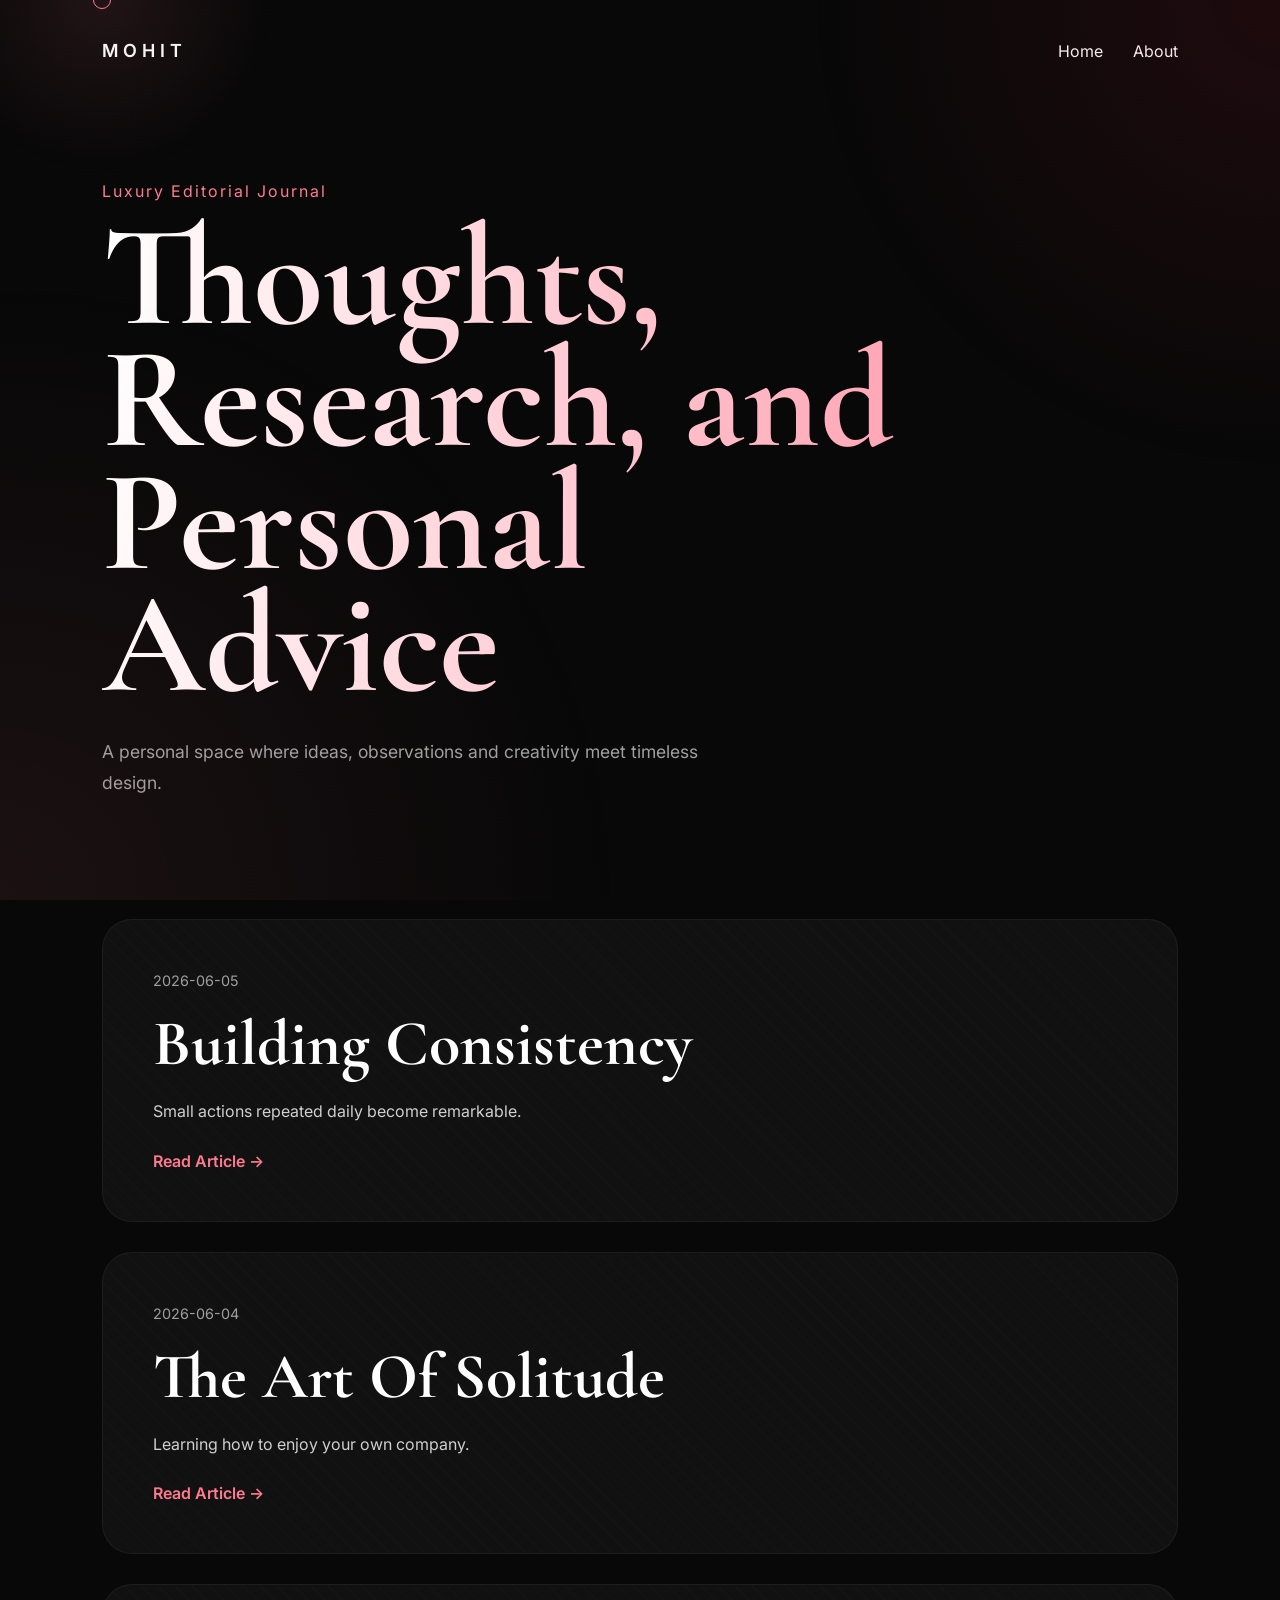
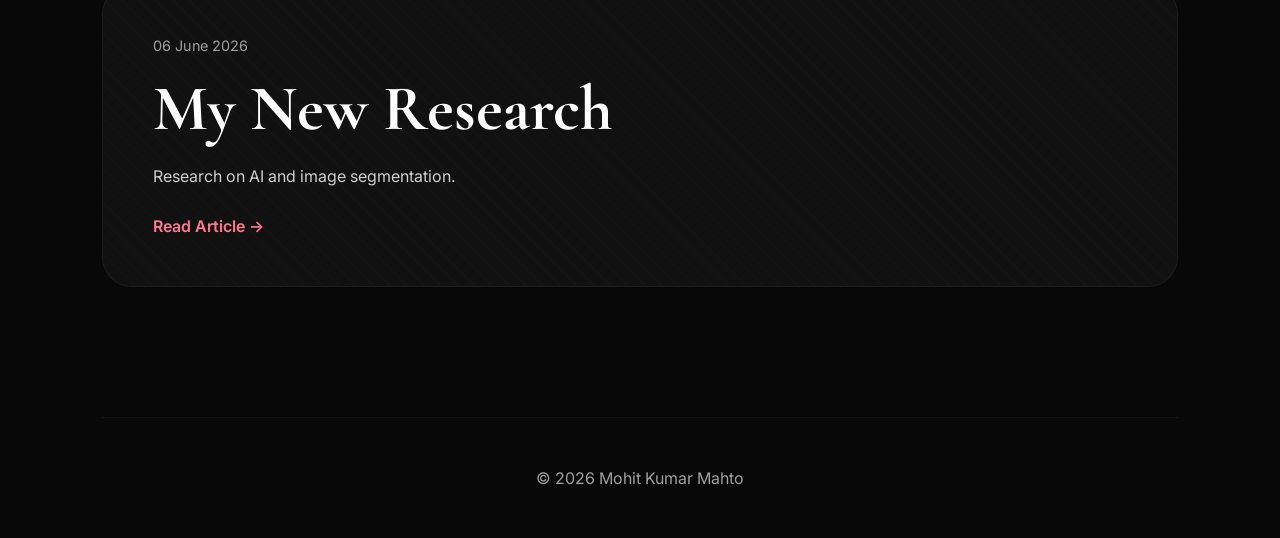
==== index.html @ b75e278a "Initial blog website" ====
<!DOCTYPE html>
<html lang="en">
<head>
<meta charset="UTF-8">
<meta name="viewport" content="width=device-width, initial-scale=1.0">

<title>Mohit's Journal</title>

<link rel="preconnect" href="https://fonts.googleapis.com">
<link href="https://fonts.googleapis.com/css2?family=Inter:wght@300;400;500;600&family=Cormorant+Garamond:wght@400;500;600;700&display=swap" rel="stylesheet">

<link rel="stylesheet" href="style.css">
</head>

<body>

<div class="noise"></div>
<div class="cursor"></div>
<div class="cursor-glow"></div>

<div id="progress"></div>

<nav>

<div class="logo">
MOHIT
</div>

<div class="nav-links">

<a href="#">Home</a>
<a href="about.html">About</a>

</div>

</nav>

<section class="hero">

<p class="tag">
Luxury Editorial Journal
</p>

<h1>
Thoughts,
Research, and 
Personal Advice
</h1>

<p class="hero-text">

A personal space where ideas,
observations and creativity
meet timeless design.

</p>

</section>

<section class="blog-list" id="blogList">

</section>


<footer>

© 2026 Mohit Kumar Mahto

</footer>

<script src="script.js"></script>

</body>
</html>
---- style.css ----
*{
margin:0;
padding:0;
box-sizing:border-box;
}

:root{

--bg:#080808;
--card:#111111;
--text:#f5f5f5;
--secondary:#9f9f9f;
--accent:#9d1b2f;
--accent2:#ff7a90;

}

html{
scroll-behavior:smooth;
}

body{

font-family:'Inter',sans-serif;
background:var(--bg);
color:var(--text);

padding:0 8%;
overflow-x:hidden;

}

.noise{

position:fixed;
inset:0;

pointer-events:none;

opacity:.03;

background-image:
radial-gradient(
rgba(255,255,255,.3) 1px,
transparent 1px
);

background-size:4px 4px;

}

body::before{

content:'';

position:fixed;
inset:0;

background:

radial-gradient(
circle at top right,
rgba(157,27,47,.15),
transparent 30%
),

radial-gradient(
circle at bottom left,
rgba(255,122,144,.08),
transparent 40%
);

pointer-events:none;

}

#progress{

position:fixed;

top:0;
left:0;

height:3px;

width:0%;

background:
linear-gradient(
90deg,
var(--accent),
var(--accent2)
);

z-index:1000;

}

.cursor{

width:18px;
height:18px;

border:1px solid var(--accent2);

border-radius:50%;

position:fixed;

pointer-events:none;

z-index:9999;

transform:
translate(-50%,-50%);

}

.cursor-glow{

width:350px;
height:350px;

position:fixed;

border-radius:50%;

background:
radial-gradient(
circle,
rgba(255,122,144,.10),
transparent 70%
);

pointer-events:none;

z-index:-1;

transform:
translate(-50%,-50%);

}

nav{

display:flex;
justify-content:space-between;
align-items:center;

padding:40px 0;

}

.logo{

font-size:18px;

letter-spacing:5px;

font-weight:600;

}

.nav-links{

display:flex;
gap:30px;

}

.nav-links a{

text-decoration:none;

color:white;

transition:.3s;

}

.nav-links a:hover{

color:var(--accent2);

}

.hero{

padding:80px 0 120px;

}

.tag{

color:var(--accent2);

margin-bottom:15px;

letter-spacing:2px;

}

.hero h1{

font-family:
'Cormorant Garamond',
serif;

font-size:9rem;

line-height:.85;

background:
linear-gradient(
90deg,
#ffffff,
#ff9aac
);

-webkit-background-clip:text;

color:transparent;

max-width:900px;

}

.hero-text{

margin-top:30px;

max-width:600px;

line-height:1.8;

color:var(--secondary);

font-size:1.1rem;

}

.blog-list{

padding-bottom:100px;

}

.card{

display:block;

position:relative;

overflow:hidden;

text-decoration:none;

color:white;

background:var(--card);

padding:50px;

margin-bottom:30px;

border-radius:30px;

border:
1px solid rgba(255,255,255,.05);

transition:.5s;

}

.card::before{

content:'';

position:absolute;

inset:0;

background:
repeating-linear-gradient(
45deg,
transparent,
transparent 10px,
rgba(255,255,255,.01) 11px,
rgba(255,255,255,.01) 12px
);

}

.card:hover{

transform:
translateY(-8px);

border-color:
rgba(255,122,144,.3);

box-shadow:
0 20px 60px
rgba(157,27,47,.25);

}

.date{

font-size:.9rem;

color:var(--secondary);

}

.card h2{

font-family:
'Cormorant Garamond',
serif;

font-size:4rem;

margin:15px 0;

}

.card p{

line-height:1.8;

color:#cfcfcf;

max-width:600px;

}

.read{

margin-top:25px;

color:var(--accent2);

font-weight:600;

}

footer{

padding:50px 0;

border-top:
1px solid rgba(255,255,255,.05);

text-align:center;

color:var(--secondary);

}

@media(max-width:768px){

body{
padding:0 6%;
}

.hero h1{
font-size:4.5rem;
}

.card{
padding:30px;
}

.card h2{
font-size:2.2rem;
}

.cursor,
.cursor-glow{
display:none;
}

}
.post-container{

max-width:900px;

margin:auto;

padding:80px 0;

}

.post-meta{

display:flex;
gap:12px;

color:var(--secondary);

margin-bottom:20px;

}

.post-title{

font-family:
'Cormorant Garamond',
serif;

font-size:6rem;

line-height:.9;

margin-bottom:25px;

}

.post-subtitle{

font-size:1.2rem;

color:var(--secondary);

margin-bottom:50px;

max-width:700px;

}

.hero-image{

width:100%;

height:600px;

object-fit:cover;

border-radius:30px;

margin-bottom:60px;

}

.post-content{

font-size:1.1rem;

line-height:2;

}

.post-content p{

margin-bottom:30px;

color:#d6d6d6;

}

.post-content h2{

font-family:
'Cormorant Garamond',
serif;

font-size:3rem;

margin:60px 0 20px;

}

.post-content blockquote{

border-left:
4px solid var(--accent2);

padding-left:25px;

font-style:italic;

font-size:1.2rem;

margin:40px 0;

color:white;

}

@media(max-width:768px){

.post-title{
font-size:3.5rem;
}

.hero-image{
height:300px;
}

}
.about-page{

padding:100px 0;

}

.about-page h1{

font-family:
'Cormorant Garamond',
serif;

font-size:8rem;

line-height:.9;

margin:20px 0;

}

.about-text{

max-width:700px;

font-size:1.1rem;

line-height:2;

color:#cfcfcf;

margin-bottom:80px;

}

.about-grid{

display:grid;

grid-template-columns:
repeat(auto-fit,minmax(250px,1fr));

gap:25px;

}

.about-card{

background:#111111;

padding:35px;

border-radius:25px;

border:
1px solid rgba(255,255,255,.05);

transition:.4s;

}

.about-card:hover{

transform:
translateY(-8px);

border-color:
rgba(255,122,144,.3);

}

.about-card h3{

font-family:
'Cormorant Garamond',
serif;

font-size:2rem;

margin-bottom:15px;

}

.about-card p{

color:var(--secondary);

line-height:1.8;

}

@media(max-width:768px){

.about-page h1{
font-size:4rem;
}

}
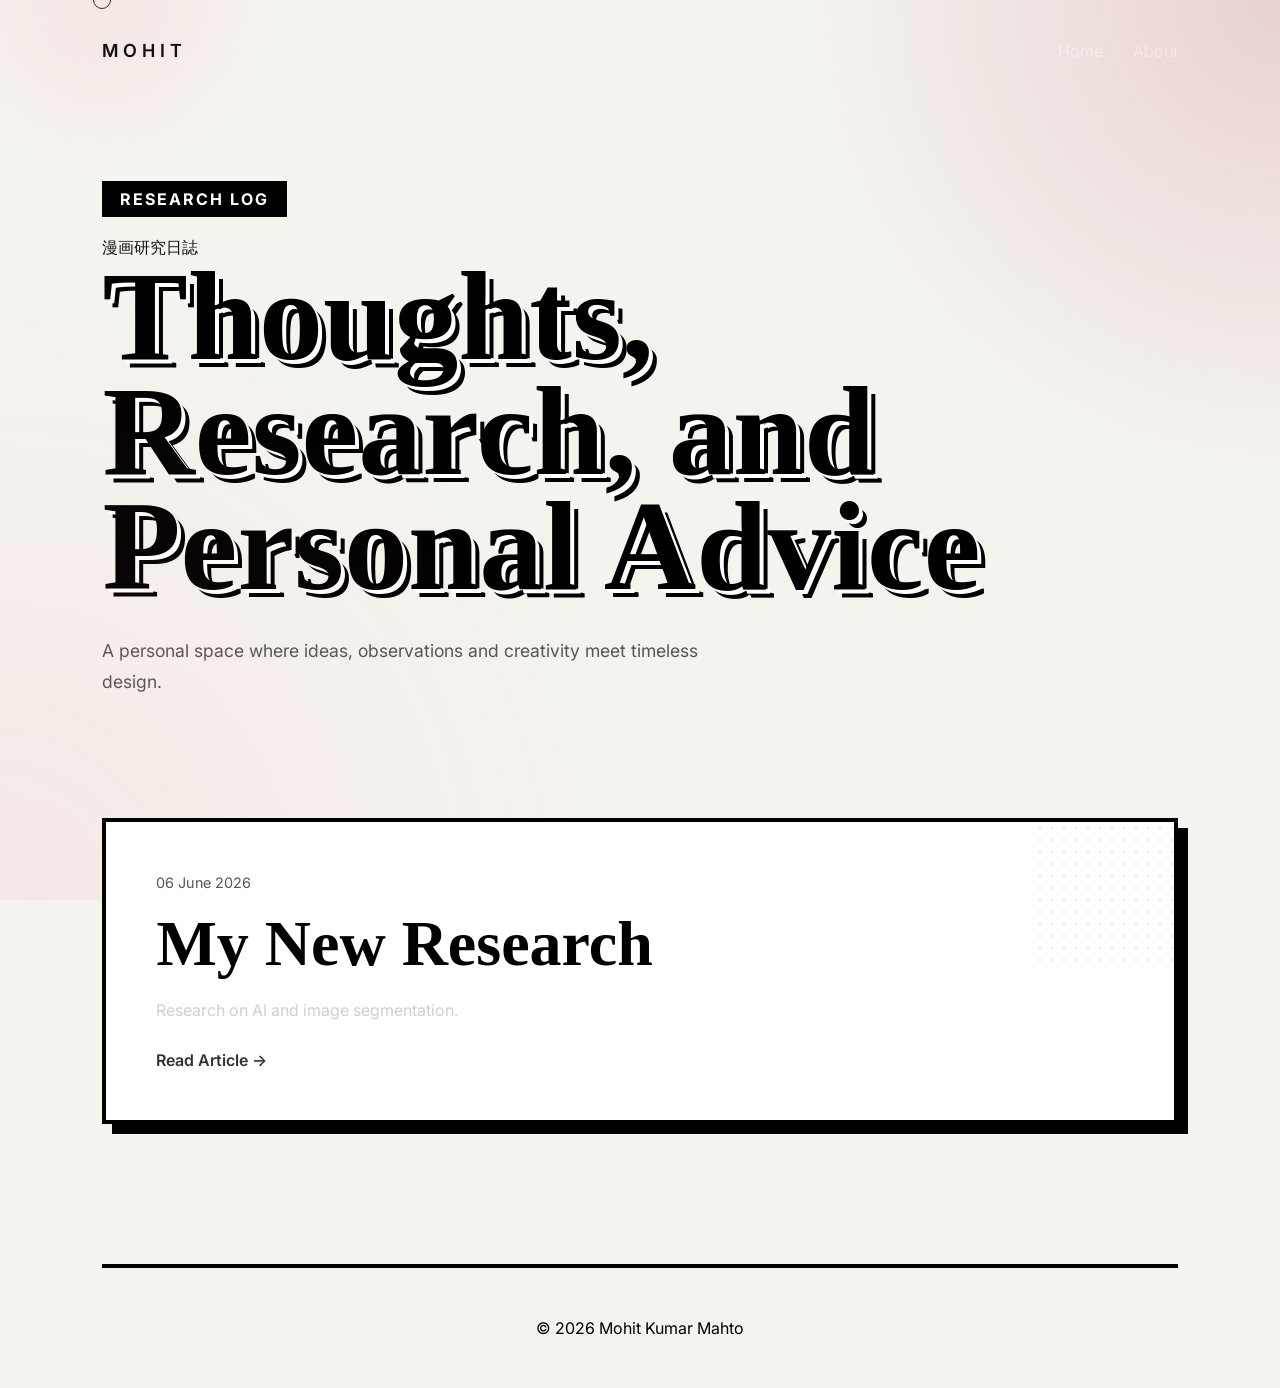
==== commit d5215bd1: "Update title and content in index.html" ====
--- a/index.html
+++ b/index.html
@@ -7,7 +7,7 @@
 <title>Mohit's Journal</title>
 
 <link rel="preconnect" href="https://fonts.googleapis.com">
-<link href="https://fonts.googleapis.com/css2?family=Inter:wght@300;400;500;600&family=Cormorant+Garamond:wght@400;500;600;700&display=swap" rel="stylesheet">
+<link href="https://fonts.googleapis.com/css2?family=Bangers&family=Inter:wght@300;400;500;600&display=swap" rel="stylesheet">
 
 <link rel="stylesheet" href="style.css">
 </head>
@@ -38,7 +38,11 @@
 <section class="hero">
 
 <p class="tag">
-Luxury Editorial Journal
+RESEARCH LOG
+</p>
+
+<p class="jp">
+漫画研究日誌
 </p>
 
 <h1>
@@ -71,4 +75,4 @@
 <script src="script.js"></script>
 
 </body>
-</html>+</html>
--- a/style.css
+++ b/style.css
@@ -6,12 +6,12 @@
 
 :root{
 
---bg:#080808;
---card:#111111;
---text:#f5f5f5;
---secondary:#9f9f9f;
---accent:#9d1b2f;
---accent2:#ff7a90;
+--bg:#f5f3ee;
+--card:#ffffff;
+--text:#111111;
+--secondary:#555555;
+--accent:#000000;
+--accent2:#333333;
 
 }
 
@@ -22,8 +22,8 @@
 body{
 
 font-family:'Inter',sans-serif;
-background:var(--bg);
-color:var(--text);
+background:#f5f3ee;
+color:#111;
 
 padding:0 8%;
 overflow-x:hidden;
@@ -192,116 +192,122 @@
 
 .tag{
 
-color:var(--accent2);
-
-margin-bottom:15px;
+display:inline-block;
+
+padding:8px 18px;
+
+background:black;
+
+color:white;
+
+font-weight:700;
 
 letter-spacing:2px;
 
-}
-
+margin-bottom:20px;
+
+}
 .hero h1{
 
 font-family:
 'Cormorant Garamond',
 serif;
 
-font-size:9rem;
-
-line-height:.85;
+font-size:8rem;
+
+line-height:.9;
+
+color:black;
+
+max-width:900px;
+
+text-shadow:
+4px 4px 0 white,
+8px 8px 0 black;
+
+}
+
+.hero-text{
+
+margin-top:30px;
+
+max-width:600px;
+
+line-height:1.8;
+
+color:var(--secondary);
+
+font-size:1.1rem;
+
+}
+
+.blog-list{
+
+padding-bottom:100px;
+
+}
+
+.card{
+
+display:block;
+
+position:relative;
+
+overflow:hidden;
+
+text-decoration:none;
+
+color:black;
+
+background:white;
+
+padding:50px;
+
+margin-bottom:40px;
+
+border:4px solid black;
+
+border-radius:0;
+
+box-shadow:
+10px 10px 0 black;
+
+transition:.3s;
+
+}
+.card::before{
+
+content:"";
+
+position:absolute;
+
+top:0;
+right:0;
+
+width:140px;
+height:140px;
 
 background:
-linear-gradient(
-90deg,
-#ffffff,
-#ff9aac
+
+radial-gradient(
+black 10%,
+transparent 11%
 );
 
--webkit-background-clip:text;
-
-color:transparent;
-
-max-width:900px;
-
-}
-
-.hero-text{
-
-margin-top:30px;
-
-max-width:600px;
-
-line-height:1.8;
-
-color:var(--secondary);
-
-font-size:1.1rem;
-
-}
-
-.blog-list{
-
-padding-bottom:100px;
-
-}
-
-.card{
-
-display:block;
-
-position:relative;
-
-overflow:hidden;
-
-text-decoration:none;
-
-color:white;
-
-background:var(--card);
-
-padding:50px;
-
-margin-bottom:30px;
-
-border-radius:30px;
-
-border:
-1px solid rgba(255,255,255,.05);
-
-transition:.5s;
-
-}
-
-.card::before{
-
-content:'';
-
-position:absolute;
-
-inset:0;
-
-background:
-repeating-linear-gradient(
-45deg,
-transparent,
-transparent 10px,
-rgba(255,255,255,.01) 11px,
-rgba(255,255,255,.01) 12px
-);
+background-size:
+12px 12px;
+
+opacity:.1;
 
 }
 
 .card:hover{
 
 transform:
-translateY(-8px);
-
-border-color:
-rgba(255,122,144,.3);
+translate(-5px,-5px);
 
 box-shadow:
-0 20px 60px
-rgba(157,27,47,.25);
+15px 15px 0 black;
 
 }
 
@@ -350,11 +356,11 @@
 padding:50px 0;
 
 border-top:
-1px solid rgba(255,255,255,.05);
+4px solid black;
 
 text-align:center;
 
-color:var(--secondary);
+color:black;
 
 }
 
@@ -595,4 +601,4 @@
 font-size:4rem;
 }
 
-}+}
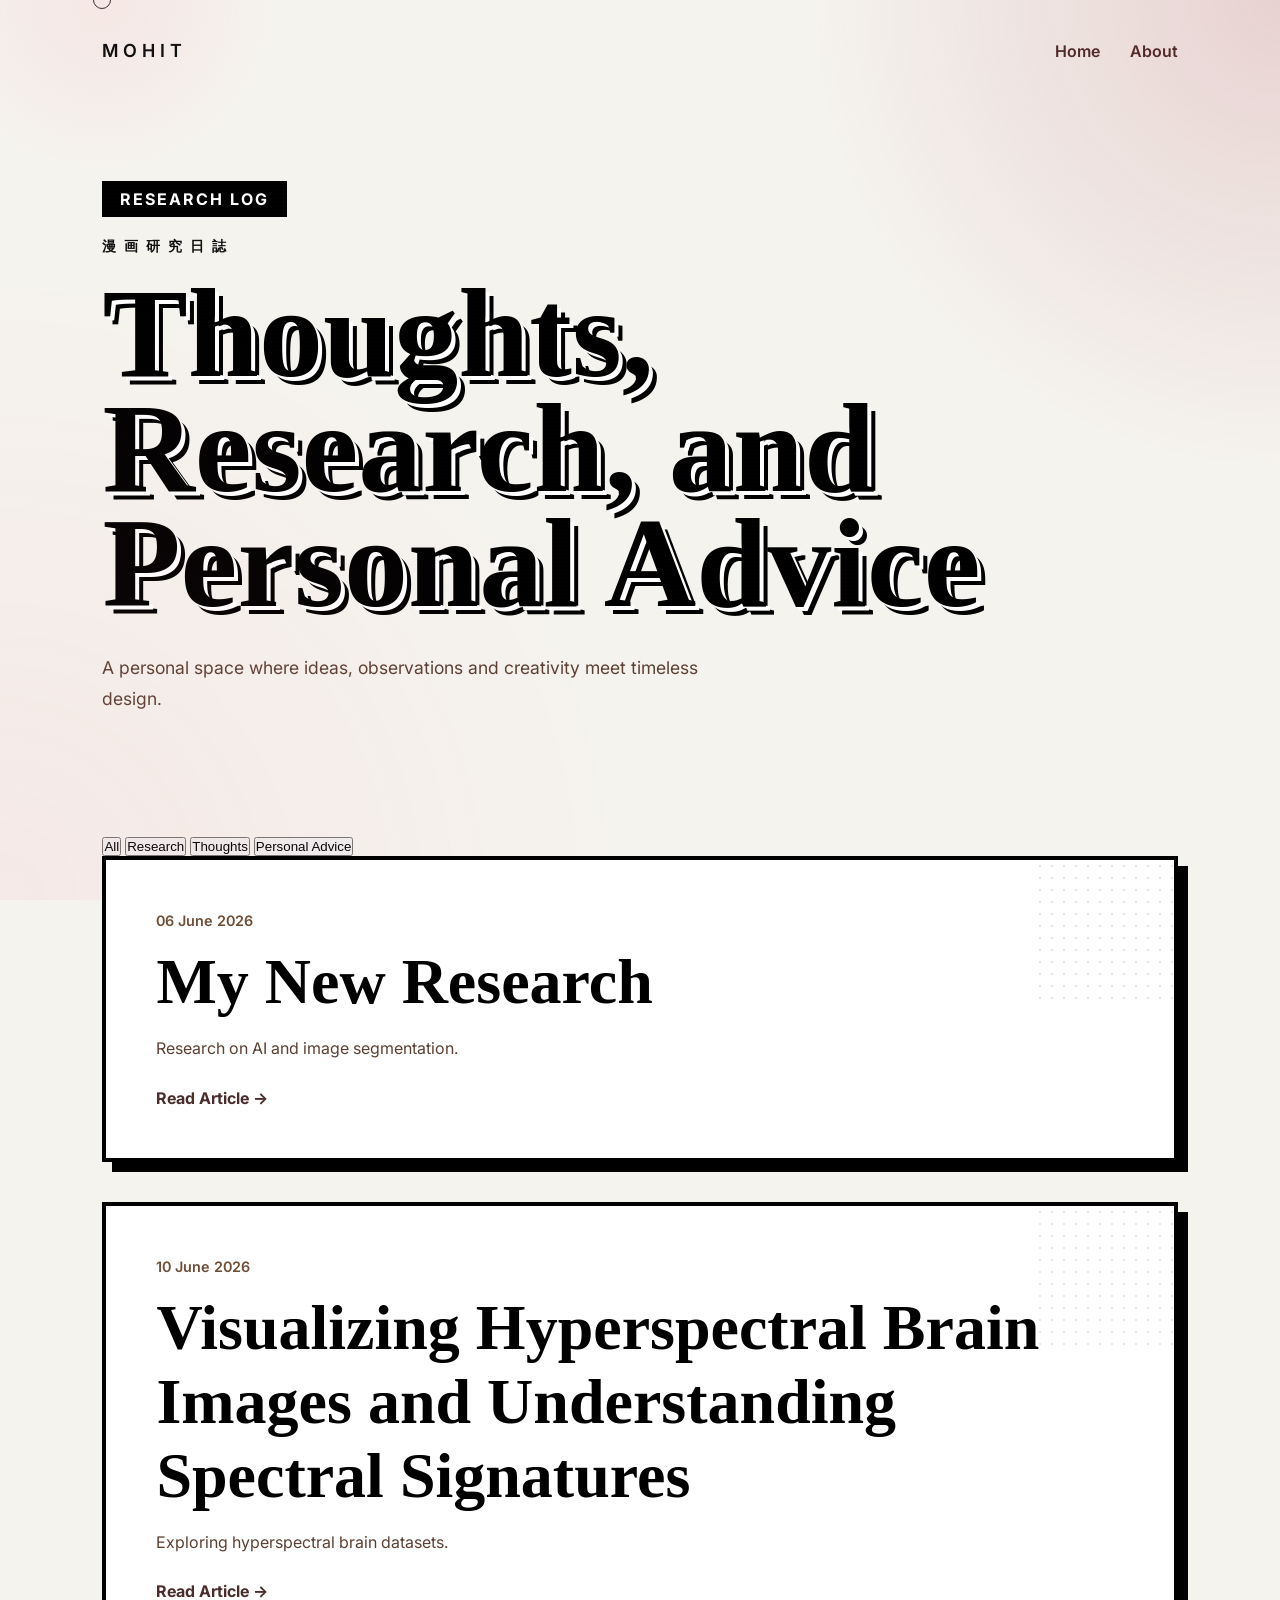
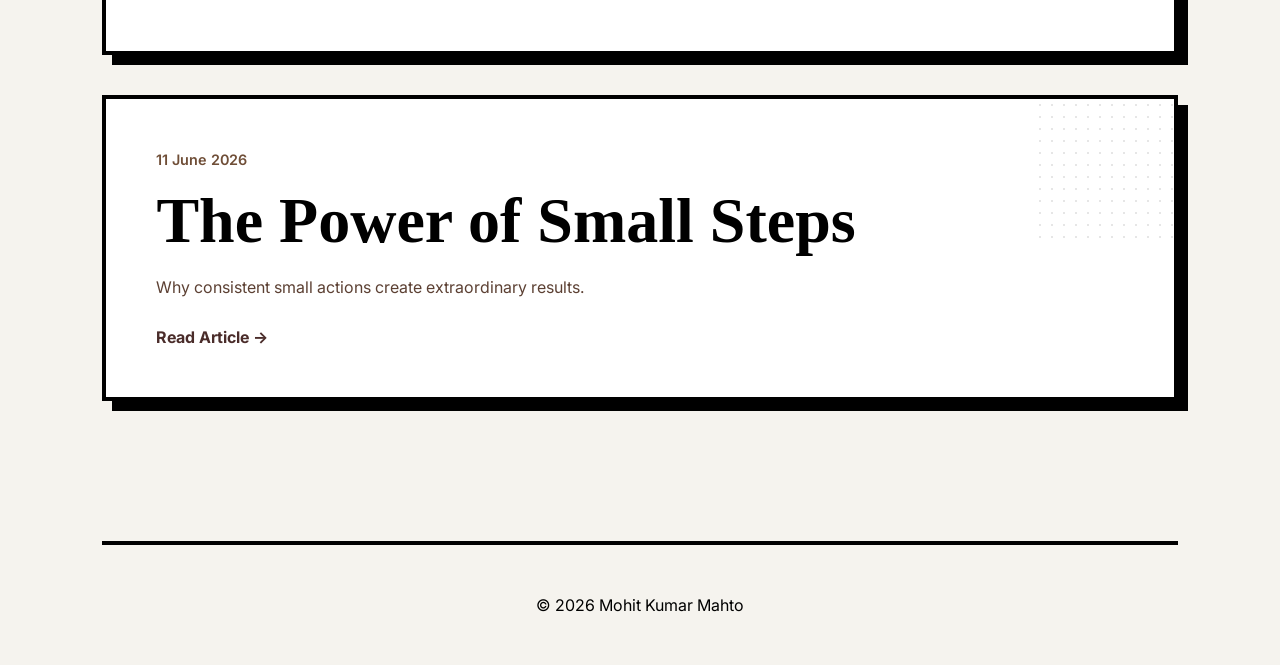
==== commit d2f0acd9: "Add category buttons for post filtering" ====
--- a/index.html
+++ b/index.html
@@ -61,6 +61,30 @@
 
 </section>
 
+<div class="category-bar">
+
+<button class="category-btn"
+onclick="filterPosts('All')">
+All
+</button>
+
+<button class="category-btn"
+onclick="filterPosts('Research')">
+Research
+</button>
+
+<button class="category-btn"
+onclick="filterPosts('Thoughts')">
+Thoughts
+</button>
+
+<button class="category-btn"
+onclick="filterPosts('Personal Advice')">
+Personal Advice
+</button>
+
+</div>
+
 <section class="blog-list" id="blogList">
 
 </section>
--- a/style.css
+++ b/style.css
@@ -172,7 +172,9 @@
 
 text-decoration:none;
 
-color:white;
+color:#4A2C2A;
+
+font-weight:600;
 
 transition:.3s;
 
@@ -180,7 +182,7 @@
 
 .nav-links a:hover{
 
-color:var(--accent2);
+color:#8B5E3C;
 
 }
 
@@ -235,7 +237,7 @@
 
 line-height:1.8;
 
-color:var(--secondary);
+color:#5C4033;
 
 font-size:1.1rem;
 
@@ -315,7 +317,8 @@
 
 font-size:.9rem;
 
-color:var(--secondary);
+color:#6F4E37;
+font-weight:600;
 
 }
 
@@ -335,7 +338,7 @@
 
 line-height:1.8;
 
-color:#cfcfcf;
+color:#5C4033;
 
 max-width:600px;
 
@@ -345,9 +348,8 @@
 
 margin-top:25px;
 
-color:var(--accent2);
-
-font-weight:600;
+color:#4A2C2A;
+font-weight:700;
 
 }
 
@@ -461,7 +463,7 @@
 
 margin-bottom:30px;
 
-color:#d6d6d6;
+color:#4A2C2A;
 
 }
 
@@ -533,7 +535,7 @@
 
 line-height:2;
 
-color:#cfcfcf;
+color:#5C4033;
 
 margin-bottom:80px;
 
@@ -585,6 +587,10 @@
 
 margin-bottom:15px;
 
+color:#3E2723;
+
+font-weight:700;
+
 }
 
 .about-card p{
@@ -602,3 +608,14 @@
 }
 
 }
+.jp{
+
+font-size:14px;
+
+font-weight:700;
+
+letter-spacing:8px;
+
+margin-bottom:20px;
+
+}
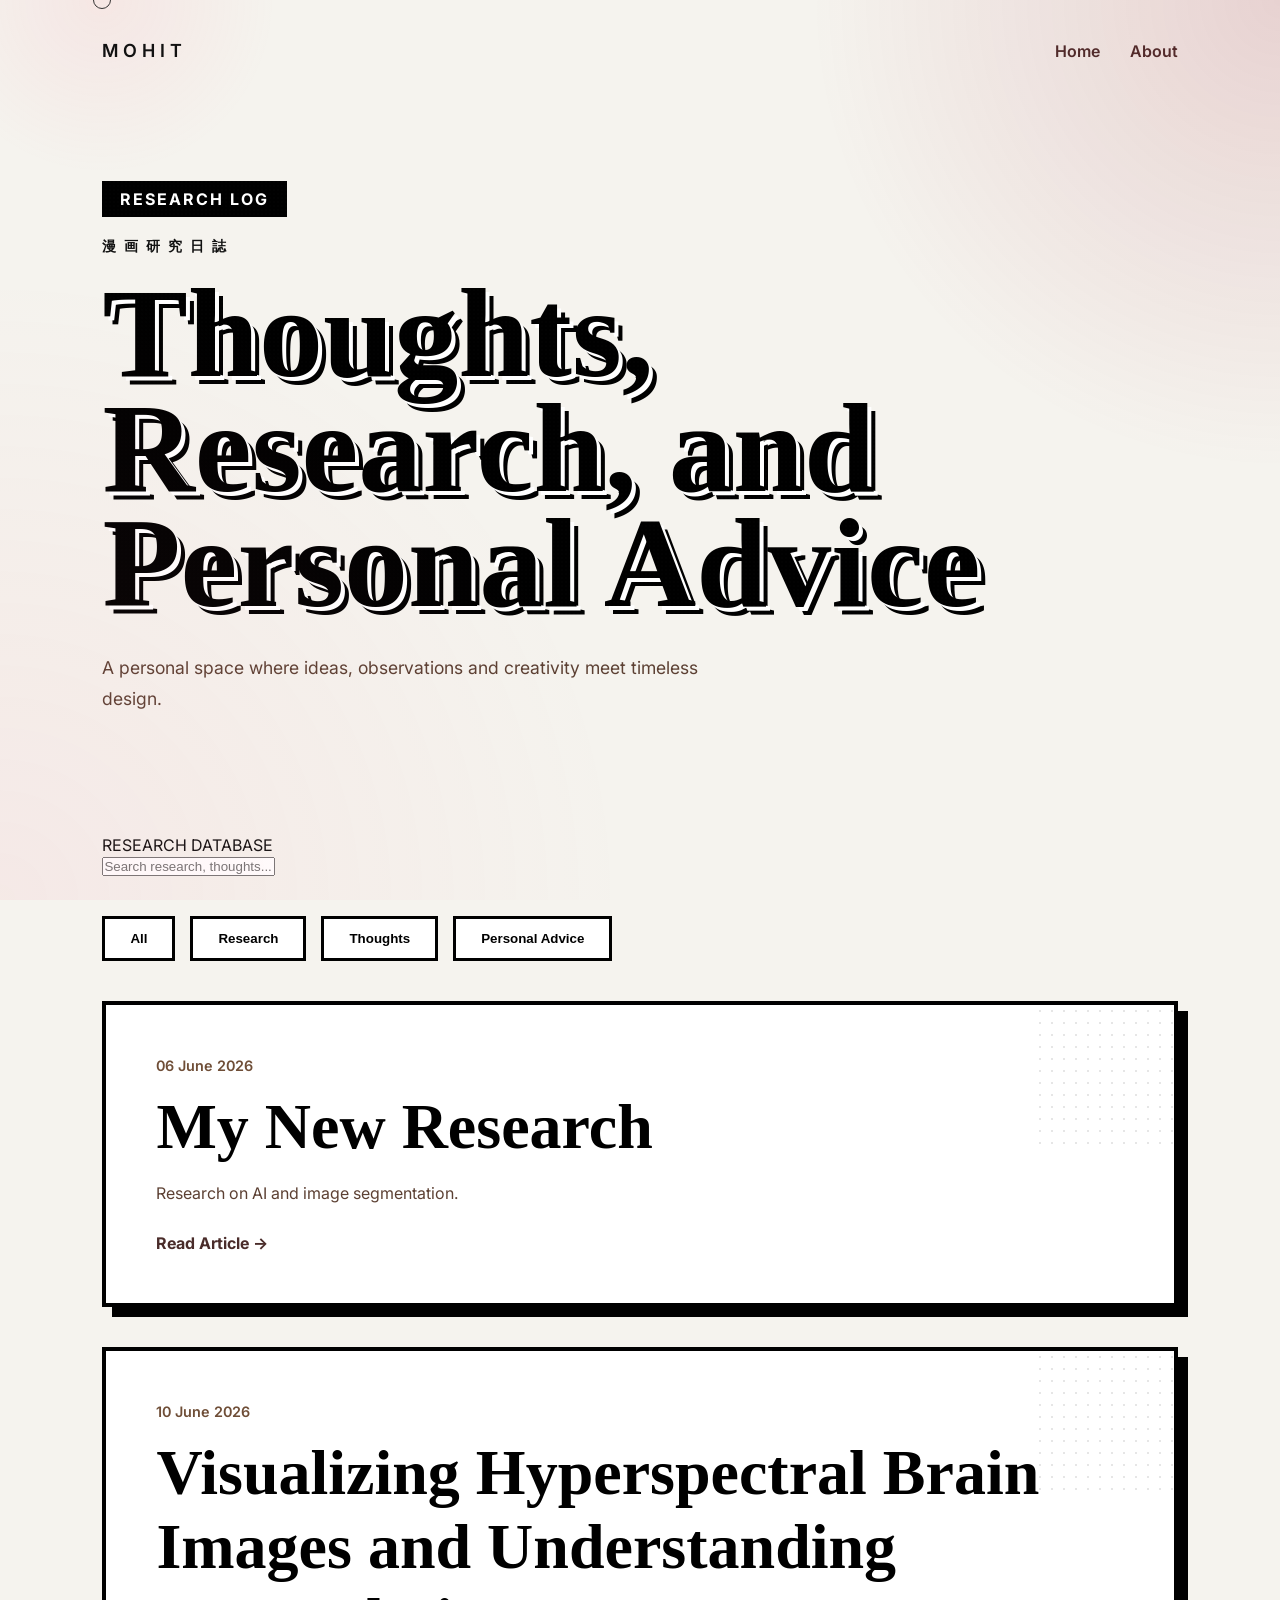
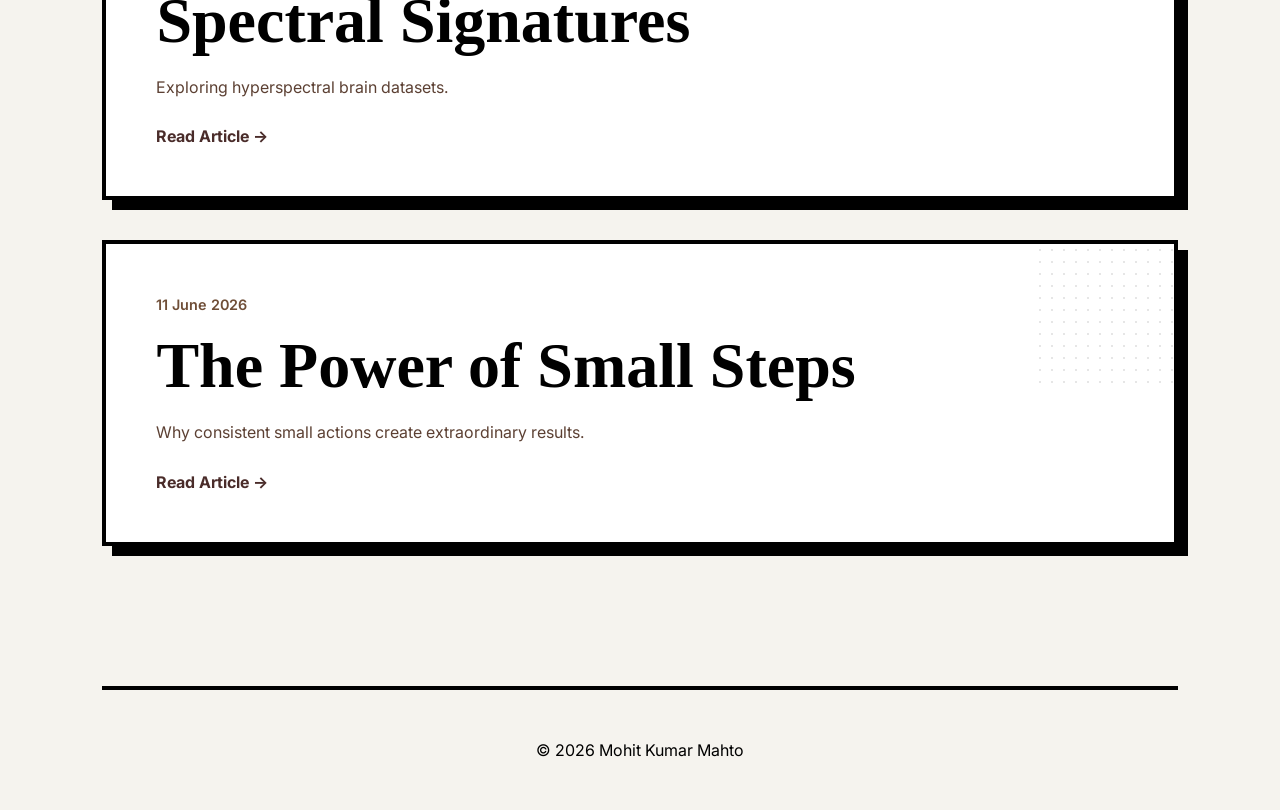
==== commit 1de5b55e: "Add search input and label to index.html" ====
--- a/index.html
+++ b/index.html
@@ -60,6 +60,18 @@
 </p>
 
 </section>
+<p class="search-label">
+RESEARCH DATABASE
+</p>
+
+<div class="search-container">
+
+<input
+type="text"
+id="searchInput"
+placeholder="Search research, thoughts...">
+
+</div>
 
 <div class="category-bar">
 
--- a/style.css
+++ b/style.css
@@ -619,3 +619,38 @@
 margin-bottom:20px;
 
 }
+
+.category-bar{
+
+display:flex;
+gap:15px;
+
+margin:40px 0;
+
+flex-wrap:wrap;
+
+}
+
+.category-btn{
+
+padding:12px 25px;
+
+background:white;
+
+border:3px solid black;
+
+cursor:pointer;
+
+font-weight:700;
+
+transition:.3s;
+
+}
+
+.category-btn:hover{
+
+background:black;
+
+color:white;
+
+}
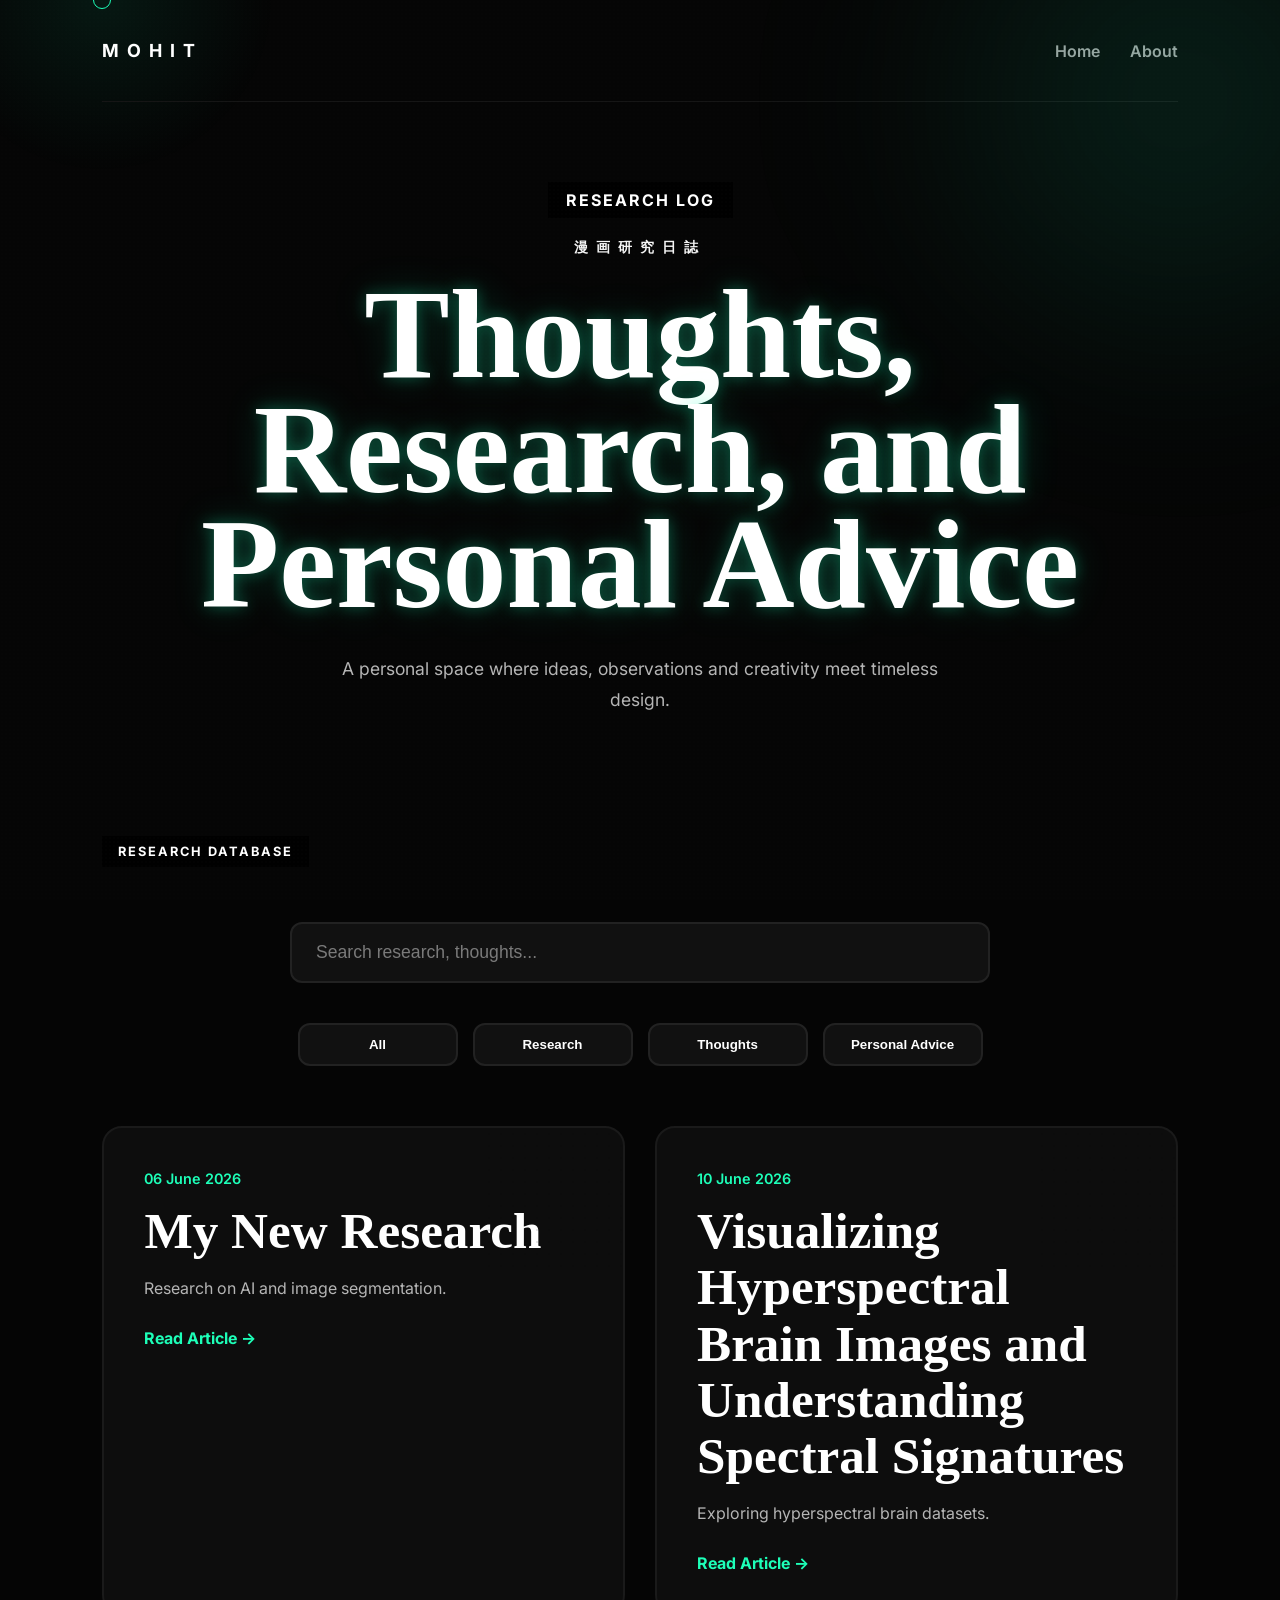
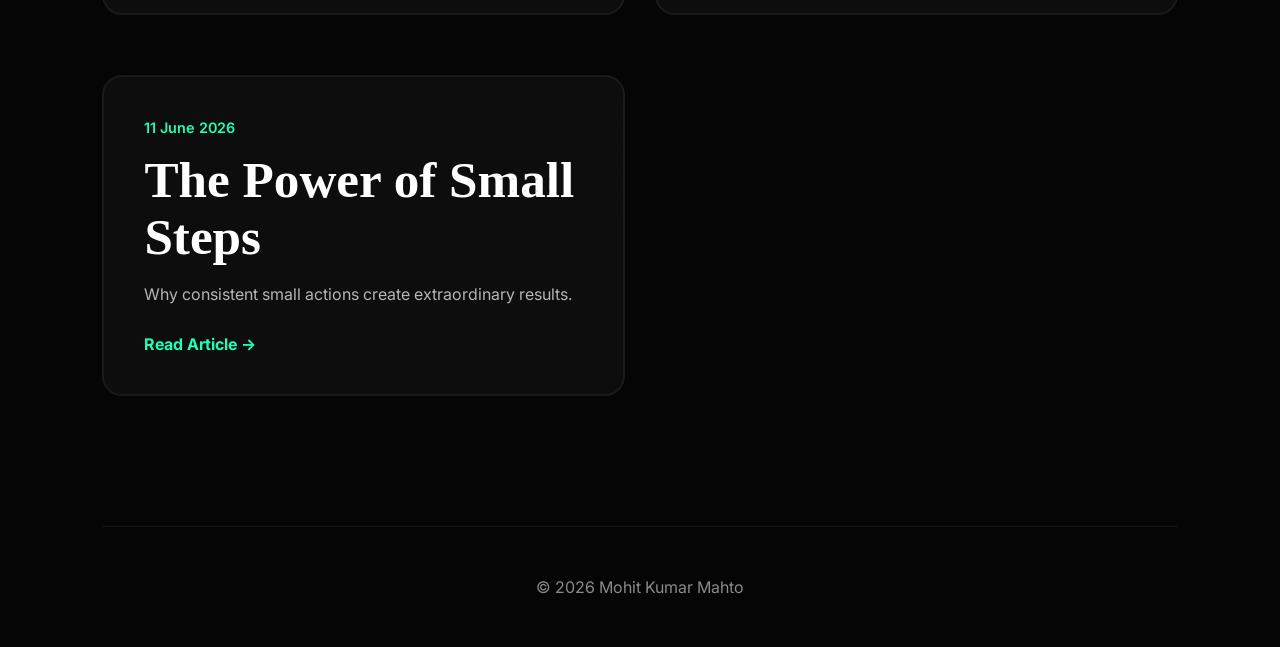
==== commit 58285408: "Add search section and category bar to index.html" ====
--- a/index.html
+++ b/index.html
@@ -60,6 +60,11 @@
 </p>
 
 </section>
+
+<div class="hero-divider"></div>
+
+<div class="search-section">
+
 <p class="search-label">
 RESEARCH DATABASE
 </p>
@@ -70,6 +75,8 @@
 type="text"
 id="searchInput"
 placeholder="Search research, thoughts...">
+
+</div>
 
 </div>
 
--- a/style.css
+++ b/style.css
@@ -6,12 +6,14 @@
 
 :root{
 
---bg:#f5f3ee;
---card:#ffffff;
---text:#111111;
---secondary:#555555;
---accent:#000000;
---accent2:#333333;
+--bg:#050505;
+--card:#0D0D0D;
+--text:#F5F5F5;
+--secondary:#8A8A8A;
+
+--accent:#FFFFFF;
+--venom:#1DFFB8;
+--venom-dark:#0C5A42;
 
 }
 
@@ -22,8 +24,10 @@
 body{
 
 font-family:'Inter',sans-serif;
-background:#f5f3ee;
-color:#111;
+
+background:#050505;
+
+color:#F5F5F5;
 
 padding:0 8%;
 overflow-x:hidden;
@@ -51,24 +55,29 @@
 
 body::before{
 
-content:'';
+content:"";
 
 position:fixed;
-inset:0;
+
+width:700px;
+height:700px;
+
+top:-250px;
+right:-250px;
 
 background:
 
 radial-gradient(
-circle at top right,
-rgba(157,27,47,.15),
-transparent 30%
-),
-
-radial-gradient(
-circle at bottom left,
-rgba(255,122,144,.08),
-transparent 40%
+
+circle,
+
+rgba(29,255,184,.12),
+
+transparent 70%
+
 );
+
+filter:blur(80px);
 
 pointer-events:none;
 
@@ -88,10 +97,9 @@
 background:
 linear-gradient(
 90deg,
-var(--accent),
-var(--accent2)
+#1DFFB8,
+#0C5A42
 );
-
 z-index:1000;
 
 }
@@ -101,7 +109,7 @@
 width:18px;
 height:18px;
 
-border:1px solid var(--accent2);
+border:1px solid #1DFFB8;
 
 border-radius:50%;
 
@@ -128,7 +136,7 @@
 background:
 radial-gradient(
 circle,
-rgba(255,122,144,.10),
+rgba(29,255,184,.08),
 transparent 70%
 );
 
@@ -149,15 +157,19 @@
 
 padding:40px 0;
 
+border-bottom:1px solid #151515;
+
 }
 
 .logo{
 
 font-size:18px;
 
-letter-spacing:5px;
-
-font-weight:600;
+letter-spacing:8px;
+
+font-weight:700;
+
+color:white;
 
 }
 
@@ -172,7 +184,7 @@
 
 text-decoration:none;
 
-color:#4A2C2A;
+color:#A0A0A0;
 
 font-weight:600;
 
@@ -182,14 +194,20 @@
 
 .nav-links a:hover{
 
-color:#8B5E3C;
+color:#1DFFB8;
 
 }
 
 .hero{
 
+max-width:1200px;
+
+margin:auto;
+
 padding:80px 0 120px;
 
+text-align:center;
+
 }
 
 .tag{
@@ -211,21 +229,19 @@
 }
 .hero h1{
 
-font-family:
-'Cormorant Garamond',
-serif;
+font-family:'Bangers',cursive;
 
 font-size:8rem;
 
 line-height:.9;
 
-color:black;
-
-max-width:900px;
+color:white;
 
 text-shadow:
-4px 4px 0 white,
-8px 8px 0 black;
+
+0 0 15px rgba(29,255,184,.3),
+
+0 0 40px rgba(29,255,184,.2);
 
 }
 
@@ -237,44 +253,48 @@
 
 line-height:1.8;
 
-color:#5C4033;
+color:#B5B5B5;
 
 font-size:1.1rem;
 
+margin:30px auto 0;
 }
 
 .blog-list{
 
+display:grid;
+
+grid-template-columns:
+repeat(auto-fit,minmax(450px,1fr));
+
+gap:30px;
+
 padding-bottom:100px;
 
 }
 
 .card{
 
+position:relative;
+overflow:hidden;
+
+background:#0D0D0D;
+
+border:2px solid #1A1A1A;
+
+padding:40px;
+
+border-radius:20px;
+
+margin-bottom:30px;
+
+transition:.3s;
+
+color:white;
+
+text-decoration:none;
+
 display:block;
-
-position:relative;
-
-overflow:hidden;
-
-text-decoration:none;
-
-color:black;
-
-background:white;
-
-padding:50px;
-
-margin-bottom:40px;
-
-border:4px solid black;
-
-border-radius:0;
-
-box-shadow:
-10px 10px 0 black;
-
-transition:.3s;
 
 }
 .card::before{
@@ -306,288 +326,296 @@
 .card:hover{
 
 transform:
-translate(-5px,-5px);
+translateY(-6px);
+
+border-color:#1DFFB8;
 
 box-shadow:
-15px 15px 0 black;
+
+0 0 25px rgba(29,255,184,.25);
 
 }
 
 .date{
 
 font-size:.9rem;
-
-color:#6F4E37;
+color:#1DFFB8;
+
 font-weight:600;
 
 }
 
 .card h2{
+
+font-family:'Cormorant Garamond',serif;
+
+font-size:clamp(2rem,4vw,3.5rem);
+
+line-height:1.1;
+
+margin:15px 0;
+
+text-decoration:none;
+
+}
+
+.card p{
+
+line-height:1.8;
+
+color:#B5B5B5;
+
+max-width:600px;
+
+}
+
+.read{
+
+margin-top:25px;
+
+color:#1DFFB8;
+
+font-weight:700;
+
+}
+
+footer{
+
+padding:50px 0;
+
+border-top:1px solid #151515;
+
+text-align:center;
+
+color:#8A8A8A;
+
+}
+
+@media(max-width:768px){
+
+body{
+padding:0 6%;
+}
+
+.hero h1{
+font-size:4.5rem;
+}
+
+.card{
+padding:30px;
+}
+
+.card h2{
+font-size:2.2rem;
+}
+
+.cursor,
+.cursor-glow{
+display:none;
+}
+
+}
+.post-container{
+
+max-width:900px;
+
+margin:auto;
+
+padding:80px 0;
+
+}
+
+.post-meta{
+
+display:flex;
+gap:12px;
+
+color:var(--secondary);
+
+margin-bottom:20px;
+
+}
+
+.post-title{
 
 font-family:
 'Cormorant Garamond',
 serif;
 
-font-size:4rem;
-
-margin:15px 0;
-
-}
-
-.card p{
-
-line-height:1.8;
-
-color:#5C4033;
-
-max-width:600px;
-
-}
-
-.read{
-
-margin-top:25px;
-
-color:#4A2C2A;
-font-weight:700;
-
-}
-
-footer{
-
-padding:50px 0;
-
-border-top:
-4px solid black;
-
-text-align:center;
-
-color:black;
-
-}
-
-@media(max-width:768px){
-
-body{
-padding:0 6%;
-}
-
-.hero h1{
-font-size:4.5rem;
-}
-
-.card{
-padding:30px;
-}
-
-.card h2{
-font-size:2.2rem;
-}
-
-.cursor,
-.cursor-glow{
-display:none;
-}
-
-}
-.post-container{
-
-max-width:900px;
-
-margin:auto;
-
-padding:80px 0;
-
-}
-
-.post-meta{
-
-display:flex;
-gap:12px;
+font-size:6rem;
+
+line-height:.9;
+
+margin-bottom:25px;
+
+}
+
+.post-subtitle{
+
+font-size:1.2rem;
 
 color:var(--secondary);
 
-margin-bottom:20px;
-
-}
-
-.post-title{
+margin-bottom:50px;
+
+max-width:700px;
+
+}
+
+.hero-image{
+
+width:100%;
+
+height:600px;
+
+object-fit:cover;
+
+border-radius:30px;
+
+margin-bottom:60px;
+
+}
+
+.post-content{
+
+font-size:1.1rem;
+
+line-height:2;
+
+}
+
+.post-content p{
+
+margin-bottom:30px;
+
+
+color:#C5C5C5;
+
+}
+
+.post-content h2{
 
 font-family:
 'Cormorant Garamond',
 serif;
 
-font-size:6rem;
-
-line-height:.9;
-
-margin-bottom:25px;
-
-}
-
-.post-subtitle{
+font-size:3rem;
+
+margin:60px 0 20px;
+
+}
+
+.post-content blockquote{
+
+border-left:
+4px solid #1DFFB8;
+
+padding-left:25px;
+
+font-style:italic;
 
 font-size:1.2rem;
 
-color:var(--secondary);
-
-margin-bottom:50px;
-
-max-width:700px;
-
+margin:40px 0;
+
+color:white;
+
+}
+
+@media(max-width:768px){
+
+.post-title{
+font-size:3.5rem;
 }
 
 .hero-image{
-
-width:100%;
-
-height:600px;
-
-object-fit:cover;
-
-border-radius:30px;
-
-margin-bottom:60px;
-
-}
-
-.post-content{
-
-font-size:1.1rem;
-
-line-height:2;
-
-}
-
-.post-content p{
-
-margin-bottom:30px;
-
-color:#4A2C2A;
-
-}
-
-.post-content h2{
+height:300px;
+}
+
+}
+.about-page{
+
+padding:100px 0;
+
+}
+
+.about-page h1{
 
 font-family:
 'Cormorant Garamond',
 serif;
 
-font-size:3rem;
-
-margin:60px 0 20px;
-
-}
-
-.post-content blockquote{
-
-border-left:
-4px solid var(--accent2);
-
-padding-left:25px;
-
-font-style:italic;
-
-font-size:1.2rem;
-
-margin:40px 0;
-
-color:white;
-
-}
-
-@media(max-width:768px){
-
-.post-title{
-font-size:3.5rem;
-}
-
-.hero-image{
-height:300px;
-}
-
-}
-.about-page{
-
-padding:100px 0;
-
-}
-
-.about-page h1{
+font-size:8rem;
+
+line-height:.9;
+
+margin:20px 0;
+
+}
+
+.about-text{
+
+max-width:700px;
+
+font-size:1.1rem;
+
+line-height:2;
+
+
+color:#C5C5C5;
+
+margin-bottom:80px;
+
+}
+
+.about-grid{
+
+display:grid;
+
+grid-template-columns:
+repeat(auto-fit,minmax(250px,1fr));
+
+gap:25px;
+
+}
+
+.about-card{
+
+background:#0D0D0D;
+
+padding:35px;
+
+border-radius:20px;
+
+border:1px solid #1A1A1A;
+
+transition:.4s;
+
+}
+
+.about-card:hover{
+
+transform:
+translateY(-8px);
+
+border-color:#1DFFB8;
+
+box-shadow:
+0 0 20px rgba(29,255,184,.2);
+
+}
+
+.about-card h3{
 
 font-family:
 'Cormorant Garamond',
 serif;
 
-font-size:8rem;
-
-line-height:.9;
-
-margin:20px 0;
-
-}
-
-.about-text{
-
-max-width:700px;
-
-font-size:1.1rem;
-
-line-height:2;
-
-color:#5C4033;
-
-margin-bottom:80px;
-
-}
-
-.about-grid{
-
-display:grid;
-
-grid-template-columns:
-repeat(auto-fit,minmax(250px,1fr));
-
-gap:25px;
-
-}
-
-.about-card{
-
-background:#111111;
-
-padding:35px;
-
-border-radius:25px;
-
-border:
-1px solid rgba(255,255,255,.05);
-
-transition:.4s;
-
-}
-
-.about-card:hover{
-
-transform:
-translateY(-8px);
-
-border-color:
-rgba(255,122,144,.3);
-
-}
-
-.about-card h3{
-
-font-family:
-'Cormorant Garamond',
-serif;
-
 font-size:2rem;
 
 margin-bottom:15px;
 
-color:#3E2723;
+color:white;
 
 font-weight:700;
 
@@ -623,34 +651,112 @@
 .category-bar{
 
 display:flex;
+
+justify-content:center;
+
 gap:15px;
 
+margin:40px 0 60px;
+
+flex-wrap:wrap;
+
+}
+
+.category-btn{
+
+padding:12px 25px;
+
+background:#111;
+
+min-width:160px;
+
+border-radius:12px;
+
+color:white;
+
+border:2px solid #222;
+
+
+cursor:pointer;
+
+font-weight:700;
+
+transition:.3s;
+
+}
+
+.category-btn:hover{
+
+background:#1DFFB8;
+
+color:black;
+
+}
+
+.search-label{
+
+display:inline-block;
+
+background:black;
+
+color:white;
+
+padding:8px 16px;
+
+font-size:.8rem;
+
+font-weight:700;
+
+letter-spacing:2px;
+
+margin-bottom:15px;
+
+}
+
+.search-container{
+
+display:flex;
+
+justify-content:center;
+
 margin:40px 0;
 
-flex-wrap:wrap;
-
-}
-
-.category-btn{
-
-padding:12px 25px;
-
-background:white;
-
-border:3px solid black;
-
-cursor:pointer;
-
-font-weight:700;
-
-transition:.3s;
-
-}
-
-.category-btn:hover{
-
-background:black;
-
-color:white;
-
-}
+}
+
+#searchInput{
+
+width:100%;
+
+max-width:700px;
+
+padding:18px 24px;
+
+font-size:1.1rem;
+
+background:#111;
+
+color:white;
+
+border:2px solid #222;
+
+border-radius:12px;
+
+}
+
+#searchInput:focus{
+
+border-color:#1DFFB8;
+
+transform:
+translate(-3px,-3px);
+
+box-shadow:
+0 0 20px rgba(29,255,184,.25);
+
+}
+
+#searchInput::placeholder{
+
+color:#7A7A7A;
+
+}
